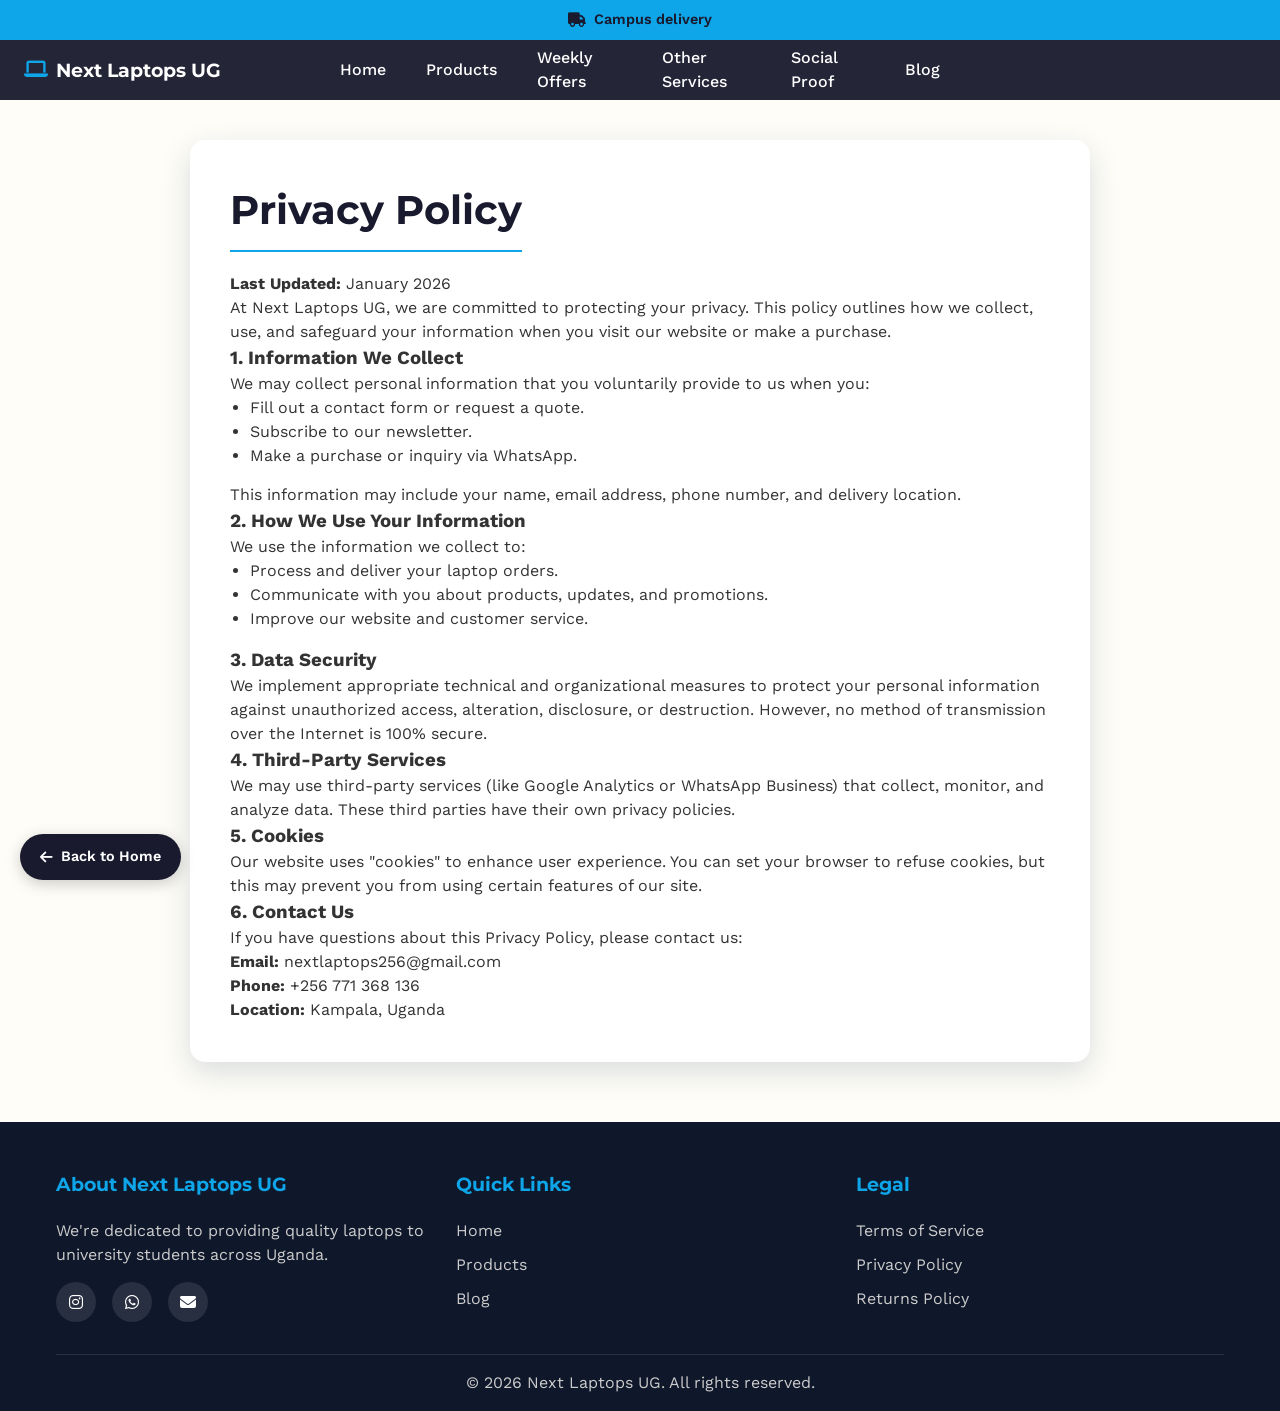
==== legal/privacy.html @ 74a810bb "Initial website upload for Next Laptops UG" ====
<!DOCTYPE html>
<html lang="en">
<head>
    <meta charset="UTF-8">
    <meta name="viewport" content="width=device-width, initial-scale=1.0">
    <title>Privacy Policy - Next Laptops UG</title>
    
    <!-- Google Fonts -->
    <link rel="preconnect" href="https://fonts.googleapis.com">
    <link rel="preconnect" href="https://fonts.gstatic.com" crossorigin>
    <link href="https://fonts.googleapis.com/css2?family=Montserrat:wght@400;500;600;700;800;900&family=Work+Sans:wght@300;400;500;600;700&display=swap" rel="stylesheet">
    <link rel="stylesheet" href="https://cdnjs.cloudflare.com/ajax/libs/font-awesome/6.4.0/css/all.min.css">

    <!-- Link to your new clean Template CSS -->
    <link rel="stylesheet" href="../css/template.css">
</head>
<body>

    <!-- Loader -->
    <div class="loader" id="loader" role="alert" aria-busy="true">
        <div class="loader-circle" aria-hidden="true"></div>
    </div>

    <!-- ========== HEADER STARTS HERE ========== -->
    <div class="top-notification" id="topNotification">
        <div class="top-notification-content" id="notificationContent">
             <span><i class="fas fa-shield-alt"></i> Secure Browsing</span>
        </div>
    </div>
    
    <header id="header">
        <div class="header-container">
            <a href="../index.html" class="logo" tabindex="0">
                <i class="fas fa-laptop" aria-hidden="true"></i>
                Next Laptops UG
            </a>
            <div class="header-nav-group">
                <ul class="nav-links" id="navLinks">
                    <li><a href="../index.html#home" tabindex="0">Home</a></li>
                    <li><a href="../index.html#products" tabindex="0">Products</a></li>
                    <li><a href="../index.html#weekly-offers" tabindex="0">Weekly Offers</a></li>
                    <li><a href="../index.html#other-services" tabindex="0">Other Services</a></li>
                    <li><a href="../index.html#social-proof" tabindex="0">Social Proof</a></li>
                    <li><a href="../index.html#blog" tabindex="0">Blog</a></li>
                </ul>
            </div>
        </div>
        <button class="menu-toggle" id="menuToggle" aria-label="Open menu" aria-expanded="false">
            <i class="fas fa-bars" aria-hidden="true"></i>
        </button>
    </header>

    <!-- Mobile Nav -->
    <div class="mobile-nav" id="mobileNav" role="navigation">
        <div class="mobile-nav-header">
            <a href="../index.html" class="mobile-nav-logo"><i class="fas fa-laptop"></i> Next Laptops UG</a>
            <button class="mobile-nav-close" id="mobileNavClose"><i class="fas fa-times"></i></button>
        </div>
        <ul>
            <li><a href="../index.html#home">Home</a></li>
            <li><a href="../index.html#products">Products</a></li>
            <li><a href="../index.html#contact">Contact</a></li>
        </ul>
    </div>
    <div class="overlay" id="overlay"></div>
    <!-- ========== HEADER ENDS HERE ========== -->


    <!-- ========== MAIN CONTENT (PRIVACY POLICY) ========== -->
    <main class="page-content">
        <div class="container">
            <div class="page-container">
                <h1 class="page-title">Privacy Policy</h1>
                
                <div class="page-body">
                    <p><strong>Last Updated:</strong> January 2026</p>
                    <p>At Next Laptops UG, we are committed to protecting your privacy. This policy outlines how we collect, use, and safeguard your information when you visit our website or make a purchase.</p>
                    
                    <h3>1. Information We Collect</h3>
                    <p>We may collect personal information that you voluntarily provide to us when you:</p>
                    <ul style="list-style: disc; padding-left: 20px; margin-bottom: 15px;">
                        <li>Fill out a contact form or request a quote.</li>
                        <li>Subscribe to our newsletter.</li>
                        <li>Make a purchase or inquiry via WhatsApp.</li>
                    </ul>
                    <p>This information may include your name, email address, phone number, and delivery location.</p>
                    
                    <h3>2. How We Use Your Information</h3>
                    <p>We use the information we collect to:</p>
                    <ul style="list-style: disc; padding-left: 20px; margin-bottom: 15px;">
                        <li>Process and deliver your laptop orders.</li>
                        <li>Communicate with you about products, updates, and promotions.</li>
                        <li>Improve our website and customer service.</li>
                    </ul>

                    <h3>3. Data Security</h3>
                    <p>We implement appropriate technical and organizational measures to protect your personal information against unauthorized access, alteration, disclosure, or destruction. However, no method of transmission over the Internet is 100% secure.</p>
                    
                    <h3>4. Third-Party Services</h3>
                    <p>We may use third-party services (like Google Analytics or WhatsApp Business) that collect, monitor, and analyze data. These third parties have their own privacy policies.</p>
                    
                    <h3>5. Cookies</h3>
                    <p>Our website uses "cookies" to enhance user experience. You can set your browser to refuse cookies, but this may prevent you from using certain features of our site.</p>
                    
                    <h3>6. Contact Us</h3>
                    <p>If you have questions about this Privacy Policy, please contact us:</p>
                    <p>
                        <strong>Email:</strong> nextlaptops256@gmail.com<br>
                        <strong>Phone:</strong> +256 771 368 136<br>
                        <strong>Location:</strong> Kampala, Uganda
                    </p>
                </div>
            </div>
        </div>
    </main>
    <!-- ========== MAIN CONTENT ENDS HERE ========== -->


    <!-- ========== FOOTER STARTS HERE ========== -->
    <footer id="contact">
        <div class="container">
            <div class="footer-content">
                <div class="footer-section">
                    <div class="footer-header"><h3>About Next Laptops UG</h3>
                    <i class="fas fa-chevron-down"></i>
                    </div>
                    <div class="footer-links">
                        <p>We're dedicated to providing quality laptops to university students across Uganda.</p>
                        <div class="social-links">
                            <a href="https://www.instagram.com/next_laptopsug"><i class="fab fa-instagram"></i></a>
                            <a href="https://wa.me/256771368136"><i class="fab fa-whatsapp"></i></a>
                            <a href="mailto:nextlaptops256@gmail.com"><i class="fas fa-envelope"></i></a>
                        </div>
                    </div>
                </div>
                <div class="footer-section">
                    <div class="footer-header"><h3>Quick Links</h3>
                    <i class="fas fa-chevron-down"></i>
                    </div>
                    <div class="footer-links">
                        <ul>
                            <li><a href="../index.html#home">Home</a></li>
                            <li><a href="../index.html#products">Products</a></li>
                            <li><a href="../index.html#blog">Blog</a></li>
                        </ul>
                    </div>
                </div>
                <div class="footer-section">
                    <div class="footer-header"><h3>Legal</h3>
                    <i class="fas fa-chevron-down"></i>
                    </div>
                    <div class="footer-links">
                        <ul>
                            <li><a href="terms.html">Terms of Service</a></li>
                            <li><a href="privacy.html">Privacy Policy</a></li>
                            <li><a href="returns.html">Returns Policy</a></li>
                        </ul>
                    </div>
                </div>
            </div>
            <div class="footer-bottom">
                <p>&copy; 2026 Next Laptops UG. All rights reserved.</p>
            </div>
        </div>
    </footer>
    <!-- ========== FOOTER ENDS HERE ========== -->

    <!-- Link to the lightweight Template JS -->
      <script src="../js/data.js"></script>
    <script src="../js/template.js"></script>

</body>
</html>
---- css/template.css ----
/* ==========================================
   TEMPLATE.CSS
   ========================================== */

/* 1. CSS Variables */
:root {
    --primary-color: #1a1a2e;
    --secondary-color: #16213e;
    --accent-color: #0ea5e9;
    --dark-color: #0f172a;
    --light-color: #FEFDF8;
    --text-color: #ffffff;
    --card-shadow: 0 10px 30px rgba(10, 37, 64, 0.15);
    --transition: all 0.3s cubic-bezier(0.4, 0, 0.2, 1);
    --border-radius: 15px;
    --title-font: 'Montserrat', sans-serif;
    --body-font: 'Work Sans', sans-serif;
}

/* 2. Reset & Base */
* { margin: 0; padding: 0; box-sizing: border-box; }
html { scroll-behavior: smooth; }

body {
    font-family: var(--body-font);
    line-height: 1.5;
    color: #333;
    background-color: #f5f5f5;
    overflow-x: hidden;
}

a { text-decoration: none; color: inherit; }
ul { list-style: none; }
img { max-width: 100%; height: auto; }

/* 3. Layout Helpers */
.container { width: 100%; max-width: 1200px; margin: 0 auto; padding: 0 16px; }

/* 4. Header Styles */
.top-notification {
    position: fixed;
    top: 0;
    left: 0;
    width: 100%;
    background-color: var(--accent-color);
    color: var(--primary-color);
    padding: 8px 0;
    text-align: center;
    font-weight: 600;
    font-size: 0.9rem;
    z-index: 1001;
    height: 40px;
    display: flex;
    align-items: center;
    justify-content: center;
}

.top-notification-item {
    display: flex;
    align-items: center;
    justify-content: center;
    gap: 8px;
    animation: fadeIn 0.5s ease;
}

header {
    position: fixed;
    top: 40px;
    left: 0;
    width: 100%;
    background: rgba(26, 26, 46, 0.95);
    backdrop-filter: blur(10px);
    z-index: 1000;
    transition: var(--transition);
}

.header-container {
    display: flex;
    justify-content: space-between;
    align-items: center;
    height: 60px;
    padding: 0 24px;
    position: relative;
}

.logo { display: flex; align-items: center; font-family: var(--title-font); font-weight: 700; font-size: 1.2rem; color: white; z-index: 1002; }
.logo i { margin-right: 8px; color: var(--accent-color); }

.header-nav-group {
    display: flex;
    align-items: center;
    
    /* ADD THESE LINES TO CENTER IT */
    position: absolute;
    left: 50%;
    top: 50%;
    transform: translate(-50%, -50%);
    z-index: 1; /* Ensures it sits above the logo if they overlap on small screens */
}

.nav-links { display: flex; align-items: center; list-style: none; }
.nav-links li { margin: 0 20px; }
.nav-links a { color: white; font-weight: 500; transition: var(--transition); }
.nav-links a:hover { color: var(--accent-color); }

/* Header Icons Wrapper */
.header-icons-wrapper { display: flex; align-items: center; gap: 15px; margin-left: 20px; }

.header-icon-btn {
    background: none;
    border: none;
    color: white;
    font-size: 1.2rem;
    cursor: pointer;
    position: relative;
    outline: none;
    padding: 5px;
    transition: var(--transition);
}
.header-icon-btn:hover { color: var(--accent-color); transform: scale(1.1); }

.icon-badge {
    position: absolute;
    top: -5px;
    right: -5px;
    background: var(--accent-color);
    color: white;
    border-radius: 50%;
    width: 18px;
    height: 18px;
    display: flex;
    align-items: center;
    justify-content: center;
    font-size: 0.7rem;
    font-weight: bold;
    opacity: 0;
    transform: scale(0);
    transition: all 0.3s ease;
}
.icon-badge.show, .icon-badge.animate-pop { opacity: 1; transform: scale(1); }
.animate-pop { animation: pop 0.4s ease-in-out; }

@keyframes pop { 0% { transform: scale(1); } 50% { transform: scale(1.4); background: #ff6b6b; } 100% { transform: scale(1); } }
@keyframes fadeIn { from { opacity: 0; transform: translateY(-5px); } to { opacity: 1; transform: translateY(0); } }

/* Mobile Menu Button */
.menu-toggle {
    position: fixed;
    top: 10px;
    right: 50px;
    display: none;
    background: none;
    border: none;
    font-size: 1.5rem;
    cursor: pointer;
    color: white;
    z-index: 1002;
    padding: 8px;
}

@media (max-width: 992px) {
    .menu-toggle { display: flex; align-items: center; justify-content: center; }
    .header-nav-group { display: none; }
    .header-container { justify-content: space-between; }
}

@media (max-width: 480px) { .menu-toggle { right: 15px; } }

/* Mobile Navigation */
.mobile-nav {
    position: fixed;
    top: 0;
    right: -100%;
    width: 80%;
    max-width: 320px;
    height: 100vh;
    background: rgba(26, 26, 46, 0.98);
    flex-direction: column;
    padding: 32px 24px;
    transition: right 0.3s ease;
    z-index: 1003;
}
.mobile-nav.active { right: 0; }
.mobile-nav-header { display: flex; justify-content: space-between; align-items: center; width: 100%; margin-bottom: 32px; border-bottom: 1px solid rgba(255, 255, 255, 0.1); padding-bottom: 16px; }
.mobile-nav-logo { color: white; font-weight: 700; font-size: 1.2rem; }
.mobile-nav-close { background: none; border: none; color: white; font-size: 1.5rem; cursor: pointer; }
.mobile-nav ul { width: 100%; }
.mobile-nav li { margin: 15px 0; width: 100%; }
.mobile-nav a { color: white; font-weight: 500; display: block; padding: 10px 0; border-bottom: 1px solid rgba(255, 255, 255, 0.05); }

.overlay {
    position: fixed;
    top: 0;
    left: 0;
    width: 100%;
    height: 100%;
    background: rgba(0, 0, 0, 0.5);
    opacity: 0;
    visibility: hidden;
    transition: opacity 0.3s ease;
    z-index: 1001;
}
.overlay.active { opacity: 1; visibility: visible; }

/* ==========================================
   HEADER ICONS - MANUAL POSITIONING (MOBILE)
   ========================================== */

/* Mobile view - Manual positioning for header icons */
/* Note: Uses 'fixed' because .header-icons-wrapper is OUTSIDE the header element */
@media (max-width: 992px) {
    .header-icons-wrapper {
        display: flex !important;             /* Ensure flex display */
        align-items: center !important;       /* Center items vertically */
        position: fixed !important;           /* Fixed to viewport */
        top: 55px !important;                 /* 40px (notification) + 30px (half of 60px header) */
        right: 80px !important;               /* ← Adjust horizontal position here */
        transform: translateY(-50%);          /* Perfect vertical centering */
        z-index: 1002 !important;             /* Above header */
        gap: 12px !important;                 /* Space between cart & wishlist icons */
        margin-left: 0 !important;            /* Reset margin */
        margin-right: 0 !important;           /* Reset margin */
    }
}

/* Even smaller screens - fine-tune if needed */
@media (max-width: 480px) {
    .header-icons-wrapper {
        right: 60px !important;               /* ← Move closer to edge on smaller screens */
        gap: 8px !important;                  /* Tighter gap */
    }
}

/* 5. Page Content Styles */
.page-content { padding: 140px 0 60px; min-height: 60vh; background-color: var(--light-color); }
.page-container { max-width: 900px; margin: 0 auto; background: white; padding: 40px; border-radius: var(--border-radius); box-shadow: var(--card-shadow); }
.page-title { font-family: var(--title-font); font-size: 2.5rem; color: var(--primary-color); margin-bottom: 20px; border-bottom: 2px solid var(--accent-color); padding-bottom: 10px; display: inline-block; }

/* 6. Footer Styles */
footer { background: var(--dark-color); color: white; padding: 48px 0 16px; }
.footer-content { display: grid; grid-template-columns: repeat(3, 1fr); gap: 32px; margin-bottom: 32px; }
.footer-header h3 { font-family: var(--title-font); font-size: 1.2rem; color: var(--accent-color); margin-bottom: 20px; }
.footer-links p { color: #ccc; margin-bottom: 15px; }
.footer-links li { margin-bottom: 10px; }
.footer-links a { color: #ccc; transition: var(--transition); }
.footer-links a:hover { color: var(--accent-color); }
.social-links { display: flex; gap: 16px; margin-top: 15px; }
.social-links a { width: 40px; height: 40px; background: rgba(255, 255, 255, 0.1); border-radius: 50%; display: flex; align-items: center; justify-content: center; color: white; }
.social-links a:hover { background: var(--accent-color); }
.footer-bottom { border-top: 1px solid rgba(255, 255, 255, 0.1); padding-top: 16px; text-align: center; color: #ccc; }

@media (max-width: 992px) {
    .footer-content { grid-template-columns: 1fr; text-align: center; }
    .social-links { justify-content: center; }
}

/* FOOTER ACCORDION */
@media (max-width: 992px) {
    .footer-section { margin-bottom: 0; }
    .footer-header { cursor: pointer; padding: 15px 0; display: flex; justify-content: space-between; align-items: center; }
    .footer-header i { transition: transform 0.3s ease; font-size: 0.9rem; }
    .footer-section.active .footer-header i { transform: rotate(180deg); }
    .footer-links { max-height: 0; overflow: hidden; transition: max-height 0.3s ease; padding: 0; }
    .footer-section.active .footer-links { max-height: 500px; padding-bottom: 15px; }
}
@media (min-width: 993px) {
    .footer-links { max-height: none; overflow: visible; }
    .footer-header i { display: none; }
}

/* BACK TO HOME BUTTON */
.back-home-btn {
    position: fixed;
    bottom: 20px;
    left: 20px;
    background: var(--primary-color);
    color: white;
    padding: 12px 20px;
    border-radius: 50px;
    box-shadow: 0 4px 15px rgba(0,0,0,0.2);
    display: flex;
    align-items: center;
    gap: 8px;
    font-weight: 600;
    font-size: 0.9rem;
    text-decoration: none;
    transition: var(--transition);
    z-index: 999;
}
.back-home-btn:hover { background: var(--accent-color); transform: translateY(-3px); box-shadow: 0 6px 20px rgba(0,0,0,0.25); }

/* ==========================================
   MODAL STYLES (FIXED FOR MOBILE & DESKTOP)
   ========================================== */

.wishlist-popup-overlay,
.cart-modal-overlay {
    position: fixed;
    top: 0;
    left: 0;
    right: 0;
    bottom: 0;
    width: 100vw;
    height: 100vh;
    background: rgba(0, 0, 0, 0.6);
    
    /* Force Center on ALL screens */
    display: flex !important;
    justify-content: center !important;
    align-items: center !important;
    
    z-index: 2000;
    opacity: 0;
    visibility: hidden;
    transition: all 0.3s ease;
}

.wishlist-popup-overlay.active,
.cart-modal-overlay.active {
    opacity: 1;
    visibility: visible;
}

.wishlist-modal-content,
.modal-content {
    background: white;
    border-radius: 15px;
    width: 90%;
    max-width: 500px;
    max-height: 85vh;
    height: auto;
    min-height: 200px;
    display: flex;
    flex-direction: column;
    box-shadow: 0 10px 30px rgba(0,0,0,0.2);
    transform: translateY(20px);
    transition: transform 0.3s ease;
    overflow: hidden;
}

.active .wishlist-modal-content,
.active .modal-content {
    transform: translateY(0);
}

.wishlist-modal-content > div:nth-child(2),
.modal-content > div:nth-child(2) {
    overflow-y: auto;
    flex: 1;
    padding: 20px;
}

/* --- NEW: STYLED BUTTONS FOR MODALS --- */
.btn {
    display: inline-flex;
    align-items: center;
    justify-content: center;
    gap: 8px;
    padding: 12px 25px;
    border-radius: 50px;
    font-weight: 600;
    font-size: 0.9rem;
    border: none;
    cursor: pointer;
    transition: all 0.3s ease;
    text-decoration: none;
    text-transform: uppercase;
}

.btn-primary {
    background: var(--primary-color);
    color: white;
}

.btn-primary:hover {
    background: var(--accent-color);
    transform: translateY(-2px);
    box-shadow: 0 4px 10px rgba(14, 165, 233, 0.3);
}

.btn-whatsapp {
    background: linear-gradient(135deg, #25D366, #128C7E);
    color: white;
    width: 100%;
    padding: 15px;
    font-size: 1.1rem;
}

.btn-whatsapp:hover {
    transform: translateY(-3px);
    box-shadow: 0 8px 20px rgba(37, 211, 102, 0.4);
}

.btn-outline-danger {
    background: transparent;
    color: var(--compare-color);
    border: 1px solid var(--compare-color);
}

.btn-outline-danger:hover {
    background: var(--compare-color);
    color: white;
}

/* Quantity Controls */
.qty-control {
    display: flex;
    align-items: center;
    gap: 10px;
    background: #f0f0f0;
    border-radius: 25px;
    padding: 4px 10px;
}

.qty-btn {
    background: none;
    border: none;
    width: 28px;
    height: 28px;
    border-radius: 50%;
    display: flex;
    align-items: center;
    justify-content: center;
    cursor: pointer;
    font-weight: bold;
    transition: background 0.2s;
}
.qty-btn:hover { background: rgba(0,0,0,0.1); }

/* ==========================================
   SETUP & INSTALLATION PAGE STYLES
   ========================================== */

.service-icon-large {
    width: 100px;
    height: 100px;
    background: linear-gradient(135deg, var(--primary-color), var(--secondary-color));
    border-radius: 50%;
    display: flex;
    align-items: center;
    justify-content: center;
    margin: 0 auto 24px;
    box-shadow: 0 10px 30px rgba(26, 26, 46, 0.3);
}

.service-icon-large i {
    font-size: 2.5rem;
    color: var(--accent-color);
}

.page-subtitle {
    text-align: center;
    color: #666;
    font-size: 1.1rem;
    margin-bottom: 40px;
    max-width: 600px;
    margin-left: auto;
    margin-right: auto;
}

/* Setup Process Steps */
.setup-process {
    display: grid;
    grid-template-columns: repeat(auto-fit, minmax(200px, 1fr));
    gap: 24px;
    margin-bottom: 48px;
    padding: 32px;
    background: linear-gradient(135deg, #f8fafc, #f1f5f9);
    border-radius: var(--border-radius);
}

.process-step {
    text-align: center;
    padding: 20px;
    position: relative;
}

.process-step::after {
    content: '';
    position: absolute;
    top: 30px;
    right: -12px;
    width: 24px;
    height: 24px;
    background: var(--accent-color);
    border-radius: 50%;
    display: none;
}

.process-step:not(:last-child)::after {
    display: block;
}

@media (max-width: 768px) {
    .process-step::after {
        display: none !important;
    }
}

.step-number {
    width: 50px;
    height: 50px;
    background: var(--primary-color);
    color: white;
    border-radius: 50%;
    display: flex;
    align-items: center;
    justify-content: center;
    font-family: var(--title-font);
    font-weight: 700;
    font-size: 1.3rem;
    margin: 0 auto 16px;
}

.process-step h4 {
    font-family: var(--title-font);
    color: var(--primary-color);
    margin-bottom: 8px;
    font-size: 1rem;
}

.process-step p {
    font-size: 0.85rem;
    color: #666;
    line-height: 1.4;
}

/* Service Features */
.service-features {
    display: grid;
    grid-template-columns: repeat(auto-fit, minmax(250px, 1fr));
    gap: 20px;
    margin-bottom: 40px;
}

.feature-card {
    display: flex;
    align-items: flex-start;
    gap: 16px;
    padding: 20px;
    background: #f8fafc;
    border-radius: 12px;
    transition: var(--transition);
    border: 1px solid transparent;
}

.feature-card:hover {
    background: white;
    border-color: var(--accent-color);
    box-shadow: 0 4px 15px rgba(14, 165, 233, 0.15);
    transform: translateY(-2px);
}

.feature-icon {
    width: 44px;
    height: 44px;
    min-width: 44px;
    background: linear-gradient(135deg, var(--accent-color), #0284c7);
    border-radius: 10px;
    display: flex;
    align-items: center;
    justify-content: center;
    color: white;
    font-size: 1.1rem;
}

.feature-card h5 {
    font-family: var(--title-font);
    color: var(--primary-color);
    margin-bottom: 4px;
    font-size: 0.95rem;
}

.feature-card p {
    font-size: 0.85rem;
    color: #666;
    line-height: 1.4;
}

/* Form Enhancements */
.service-form {
    background: #f8fafc;
    padding: 32px;
    border-radius: var(--border-radius);
    border: 1px solid #e2e8f0;
}

.form-section-title {
    font-family: var(--title-font);
    font-size: 1.1rem;
    color: var(--primary-color);
    margin-bottom: 20px;
    padding-bottom: 10px;
    border-bottom: 2px solid var(--accent-color);
    display: flex;
    align-items: center;
    gap: 10px;
}

.form-section-title i {
    color: var(--accent-color);
}

.form-row {
    display: grid;
    grid-template-columns: repeat(auto-fit, minmax(250px, 1fr));
    gap: 20px;
    margin-bottom: 20px;
}

.form-group {
    margin-bottom: 20px;
}

.form-group label {
    display: block;
    font-weight: 600;
    color: var(--primary-color);
    margin-bottom: 8px;
    font-size: 0.9rem;
}

.form-group label .optional {
    font-weight: 400;
    color: #888;
    font-size: 0.8rem;
}

.form-control {
    width: 100%;
    padding: 14px 16px;
    border: 2px solid #e2e8f0;
    border-radius: 10px;
    font-size: 1rem;
    font-family: var(--body-font);
    transition: var(--transition);
    background: white;
}

.form-control:focus {
    outline: none;
    border-color: var(--accent-color);
    box-shadow: 0 0 0 3px rgba(14, 165, 233, 0.15);
}

.form-control::placeholder {
    color: #94a3b8;
}

textarea.form-control {
    resize: vertical;
    min-height: 100px;
}

/* Pricing Cards */
.pricing-section {
    margin-bottom: 40px;
}

.pricing-cards {
    display: grid;
    grid-template-columns: repeat(auto-fit, minmax(220px, 1fr));
    gap: 20px;
    margin-top: 24px;
}

.pricing-card {
    background: white;
    border: 2px solid #e2e8f0;
    border-radius: var(--border-radius);
    padding: 24px;
    text-align: center;
    transition: var(--transition);
    position: relative;
    overflow: hidden;
}

.pricing-card.popular {
    border-color: var(--accent-color);
    transform: scale(1.02);
}

.pricing-card.popular::before {
    content: 'Most Popular';
    position: absolute;
    top: 12px;
    right: -30px;
    background: var(--accent-color);
    color: white;
    padding: 4px 40px;
    font-size: 0.7rem;
    font-weight: 600;
    text-transform: uppercase;
    transform: rotate(45deg);
}

.pricing-card:hover {
    border-color: var(--accent-color);
    box-shadow: 0 10px 30px rgba(14, 165, 233, 0.2);
}

.pricing-card h4 {
    font-family: var(--title-font);
    color: var(--primary-color);
    margin-bottom: 8px;
}

.pricing-card .price {
    font-size: 2rem;
    font-weight: 700;
    color: var(--accent-color);
    margin-bottom: 16px;
}

.pricing-card .price span {
    font-size: 0.9rem;
    font-weight: 400;
    color: #666;
}

.pricing-card ul {
    text-align: left;
    margin-bottom: 20px;
}

.pricing-card ul li {
    padding: 8px 0;
    font-size: 0.9rem;
    color: #666;
    display: flex;
    align-items: center;
    gap: 8px;
}

.pricing-card ul li i {
    color: var(--accent-color);
    font-size: 0.8rem;
}

/* WhatsApp Button */
.action-btn-whatsapp {
    background: linear-gradient(135deg, #25D366, #128C7E);
    color: white;
    padding: 16px 40px;
    border: none;
    border-radius: 50px;
    font-size: 1.1rem;
    font-weight: 600;
    cursor: pointer;
    transition: var(--transition);
    display: inline-flex;
    align-items: center;
    gap: 10px;
    font-family: var(--body-font);
}

.action-btn-whatsapp:hover {
    transform: translateY(-3px);
    box-shadow: 0 8px 25px rgba(37, 211, 102, 0.4);
}

.action-btn-whatsapp i {
    font-size: 1.3rem;
}

/* Trust Badge */
.trust-badge {
    display: flex;
    justify-content: center;
    align-items: center;
    gap: 8px;
    margin-top: 20px;
    color: #666;
    font-size: 0.85rem;
}

.trust-badge i {
    color: #25D366;
}

/* Mobile Responsive */
@media (max-width: 768px) {
    .service-form {
        padding: 24px 20px;
    }
    
    .pricing-card.popular {
        transform: scale(1);
    }
    
    .setup-process {
        padding: 24px 16px;
    }
}


/* ==========================================
   ACCESSORIES QUICK VIEW MODAL
   ========================================== */

.accessory-modal {
    display: none;
    position: fixed;
    top: 0;
    left: 0;
    width: 100%;
    height: 100%;
    background: rgba(0, 0, 0, 0.8);
    z-index: 10000;
    overflow-y: auto;
    padding: 20px 0;
}

.accessory-modal.active {
    display: flex;
    align-items: center;
    justify-content: center;
}

.accessory-modal-content {
    background: white;
    border-radius: 15px;
    max-width: 700px;
    width: 90%;
    max-height: 90vh;
    overflow-y: auto;
    position: relative;
    animation: modalFadeIn 0.3s ease;
}

.accessory-modal-close {
    position: absolute;
    top: 15px;
    right: 15px;
    background: rgba(0, 0, 0, 0.5);
    border: none;
    font-size: 1.3rem;
    cursor: pointer;
    color: white;
    z-index: 2;
    width: 36px;
    height: 36px;
    border-radius: 50%;
    display: flex;
    align-items: center;
    justify-content: center;
    transition: all 0.3s ease;
}

.accessory-modal-close:hover {
    background: var(--primary-color);
}

/* Accessories Image Gallery - 3 Slots */
.accessory-gallery {
    display: grid;
    grid-template-columns: repeat(3, 1fr);
    gap: 8px;
    padding: 16px;
    background: #f8f9fa;
    border-radius: 15px 15px 0 0;
}

.accessory-gallery-main {
    grid-column: 1 / -1;
    position: relative;
    height: 250px;
    background: white;
    border-radius: 10px;
    overflow: hidden;
    display: flex;
    align-items: center;
    justify-content: center;
}

.accessory-gallery-main img {
    max-width: 100%;
    max-height: 100%;
    object-fit: contain;
}

.accessory-gallery-thumb {
    height: 80px;
    background: white;
    border-radius: 8px;
    overflow: hidden;
    cursor: pointer;
    border: 2px solid transparent;
    transition: all 0.3s ease;
    display: flex;
    align-items: center;
    justify-content: center;
}

.accessory-gallery-thumb:hover {
    border-color: var(--accent-color);
}

.accessory-gallery-thumb.active {
    border-color: var(--accent-color);
    box-shadow: 0 0 10px rgba(14, 165, 233, 0.3);
}

.accessory-gallery-thumb img {
    max-width: 100%;
    max-height: 100%;
    object-fit: contain;
}

.accessory-gallery-thumb.placeholder {
    background: #f1f5f9;
    color: #94a3b8;
    font-size: 0.75rem;
    display: flex;
    flex-direction: column;
    align-items: center;
    justify-content: center;
    gap: 4px;
}

.accessory-gallery-thumb.placeholder i {
    font-size: 1.2rem;
}

/* Accessory Details */
.accessory-details {
    padding: 24px;
}

.accessory-category-badge {
    display: inline-block;
    padding: 4px 12px;
    background: linear-gradient(135deg, var(--primary-color), var(--secondary-color));
    color: white;
    border-radius: 20px;
    font-size: 0.75rem;
    font-weight: 600;
    text-transform: uppercase;
    margin-bottom: 12px;
}

.accessory-modal-title {
    font-family: var(--title-font);
    font-size: 1.5rem;
    font-weight: 700;
    color: var(--primary-color);
    margin-bottom: 8px;
}

.accessory-modal-price {
    font-family: var(--title-font);
    font-size: 1.4rem;
    font-weight: 700;
    color: var(--accent-color);
    margin-bottom: 20px;
}

.accessory-description {
    background: #f8f9fa;
    padding: 16px;
    border-radius: 10px;
    margin-bottom: 20px;
}

.accessory-description h4 {
    font-family: var(--title-font);
    font-size: 0.9rem;
    color: var(--primary-color);
    margin-bottom: 8px;
}

.accessory-description p {
    font-size: 0.9rem;
    color: #666;
    line-height: 1.6;
}

.accessory-features {
    margin-bottom: 20px;
}

.accessory-features h4 {
    font-family: var(--title-font);
    font-size: 0.9rem;
    color: var(--primary-color);
    margin-bottom: 12px;
}

.accessory-features ul {
    display: grid;
    grid-template-columns: repeat(2, 1fr);
    gap: 8px;
}

.accessory-features li {
    font-size: 0.85rem;
    color: #666;
    display: flex;
    align-items: center;
    gap: 8px;
}

.accessory-features li i {
    color: var(--accent-color);
    font-size: 0.7rem;
}

.accessory-modal-actions {
    display: flex;
    gap: 12px;
}

.accessory-modal-actions .btn {
    flex: 1;
}

/* Mobile Responsive */
@media (max-width: 600px) {
    .accessory-gallery {
        grid-template-columns: repeat(3, 1fr);
        padding: 12px;
    }
    
    .accessory-gallery-main {
        height: 200px;
    }
    
    .accessory-gallery-thumb {
        height: 60px;
    }
    
    .accessory-features ul {
        grid-template-columns: 1fr;
    }
    
    .accessory-modal-actions {
        flex-direction: column;
    }
}
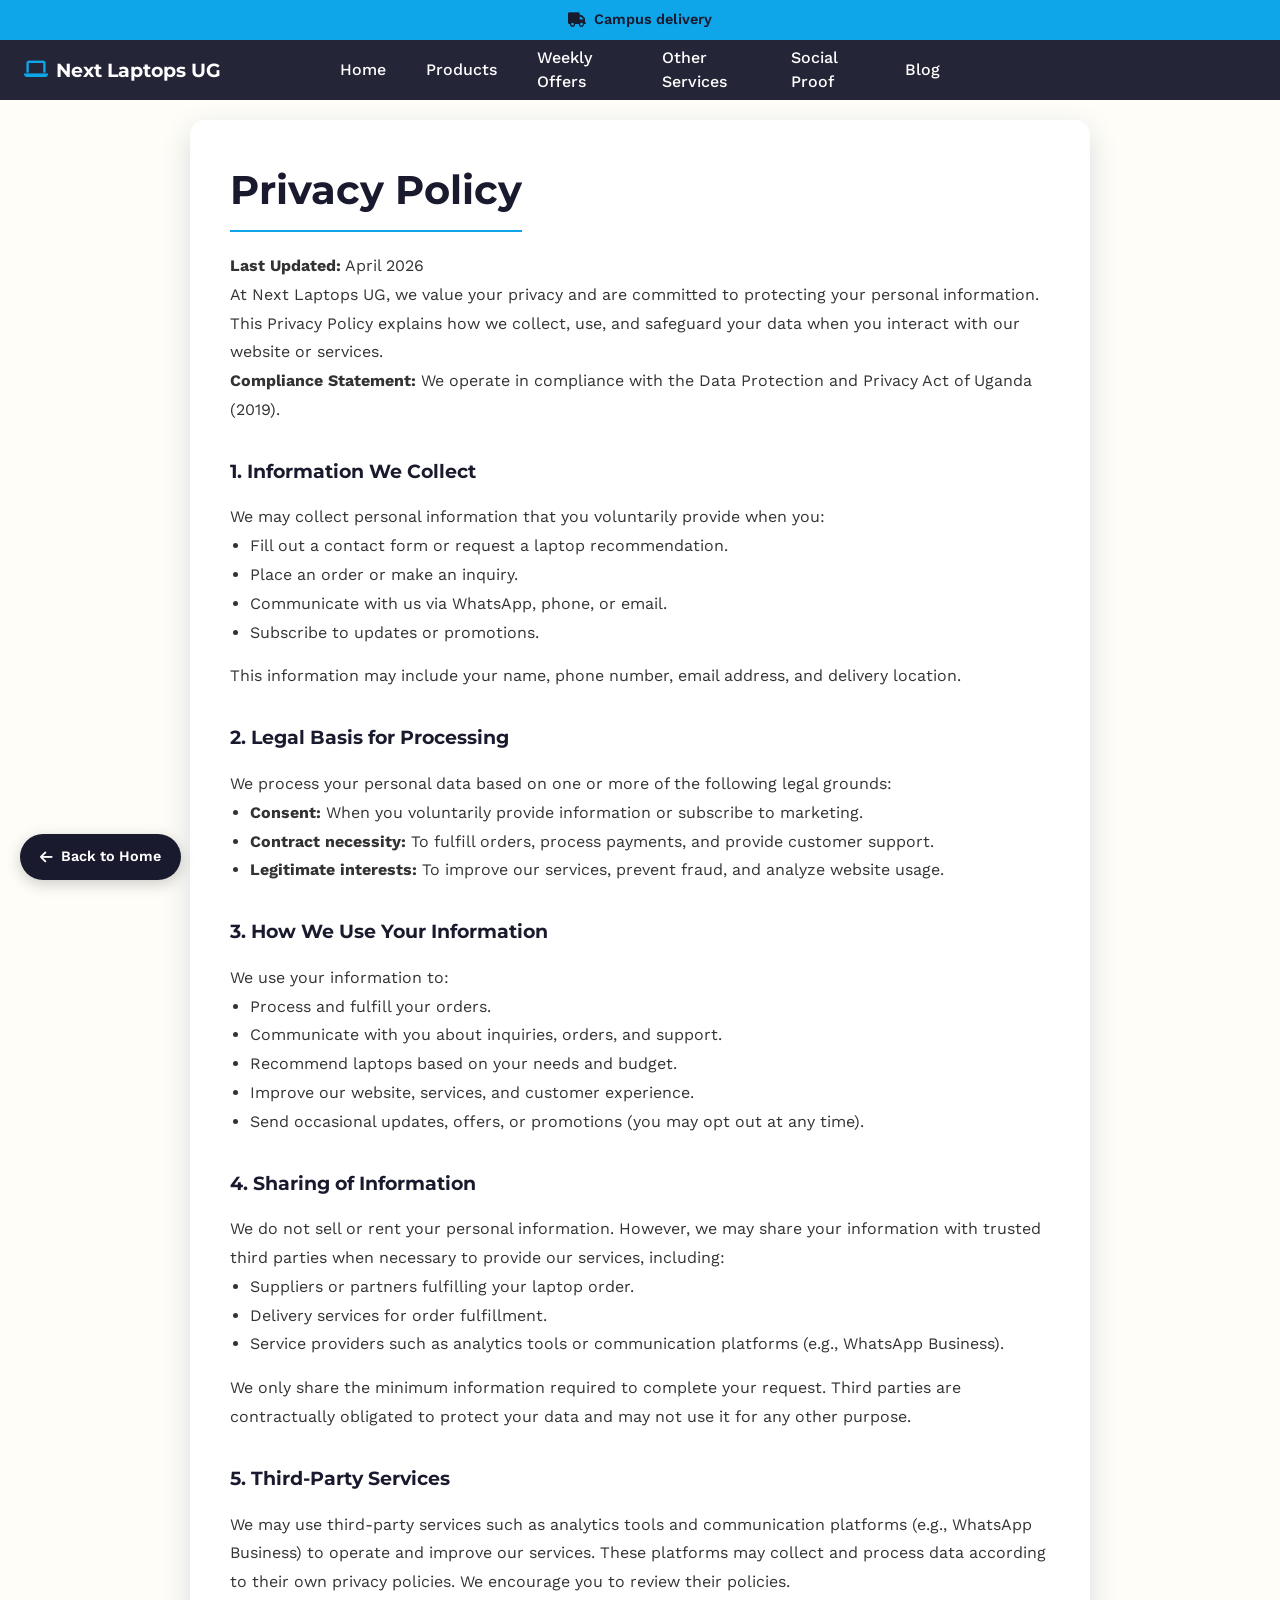
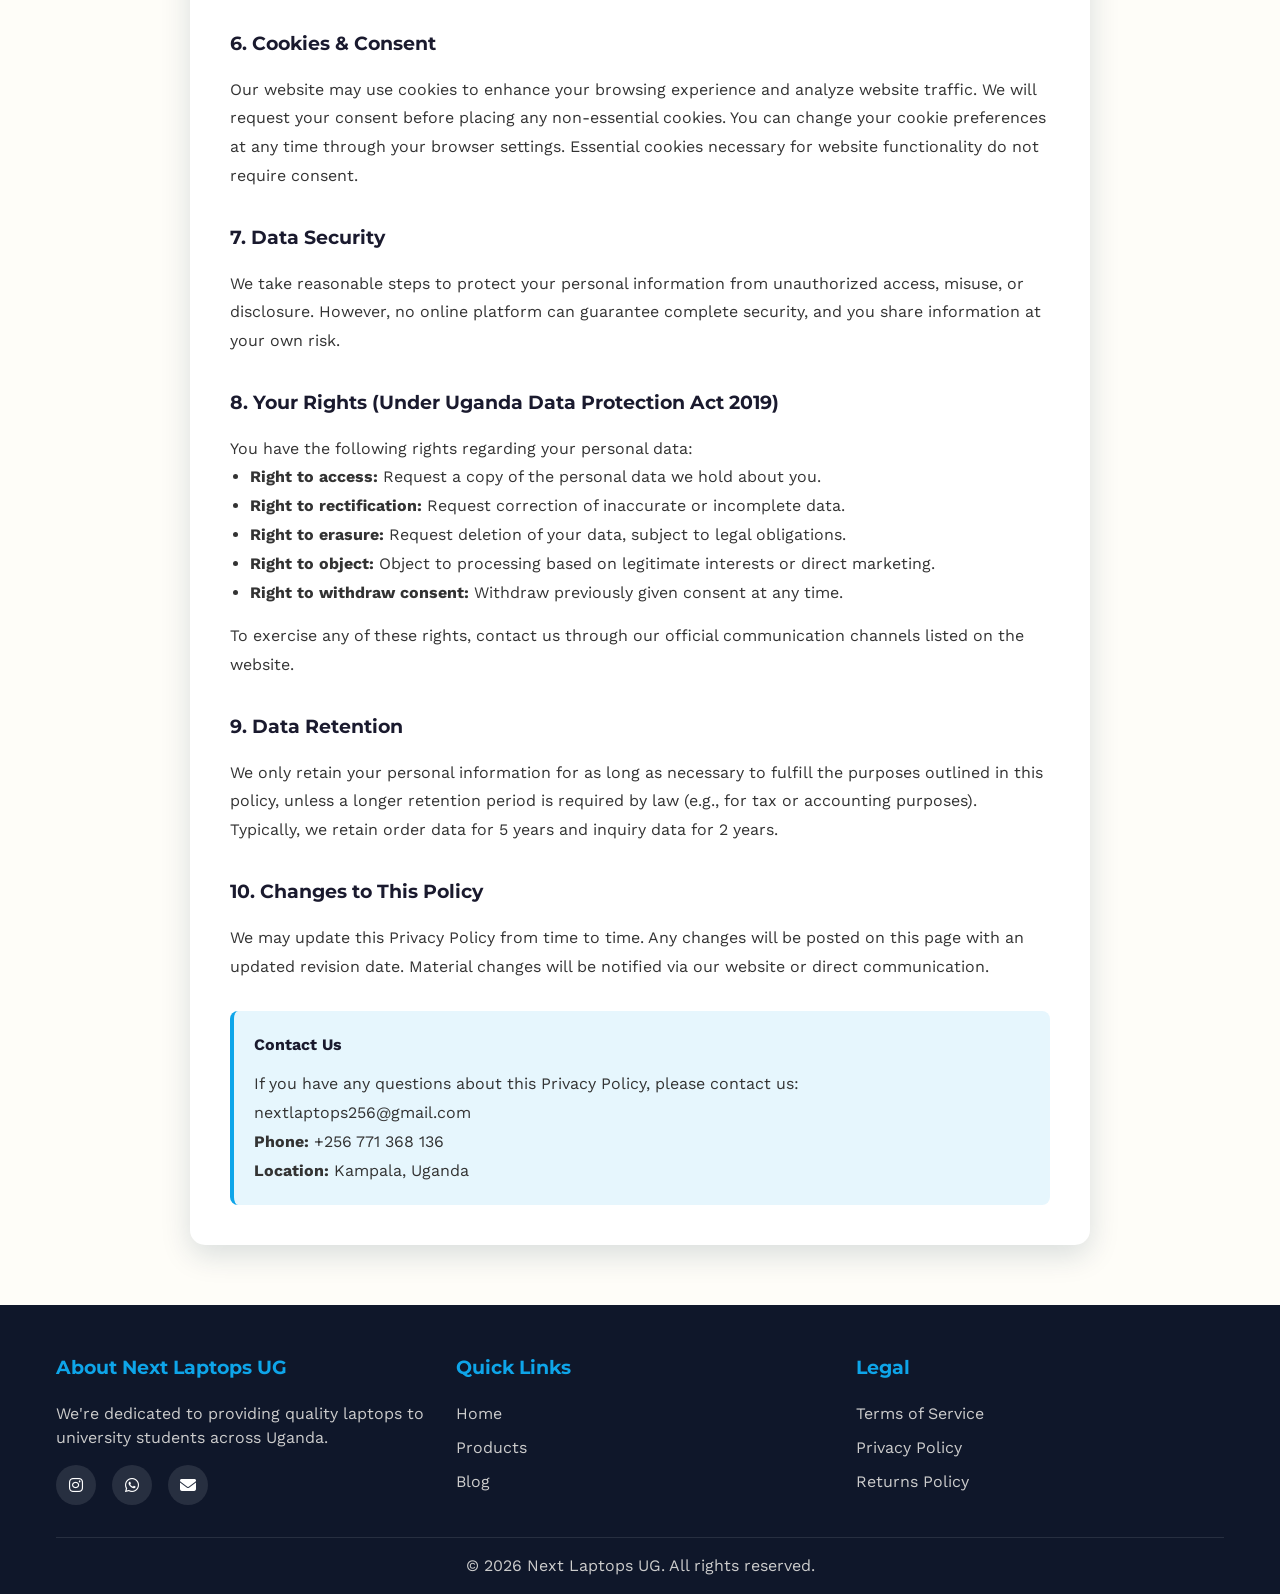
==== commit ba204fc3: "Website Update 3.0 - Legal Pages Revision" ====
--- a/legal/privacy.html
+++ b/legal/privacy.html
@@ -13,6 +13,43 @@
 
     <!-- Link to your new clean Template CSS -->
     <link rel="stylesheet" href="../css/template.css">
+
+     <style>
+        /* Specific styles for this page layout */
+        .page-content {
+            padding: 120px 0 60px; /* Space for fixed header */
+            min-height: 60vh;
+            background-color: var(--light-color);
+        }
+        .page-container {
+            max-width: 900px;
+            margin: 0 auto;
+            background: white;
+            padding: 40px;
+            border-radius: var(--border-radius);
+            box-shadow: var(--card-shadow);
+        }
+        .page-title {
+            font-family: var(--title-font);
+            font-size: 2.5rem;
+            color: var(--primary-color);
+            margin-bottom: 20px;
+            border-bottom: 2px solid var(--accent-color);
+            padding-bottom: 10px;
+            display: inline-block;
+        }
+        .page-body {
+            font-size: 1rem;
+            line-height: 1.8;
+            color: #333;
+        }
+        .page-body h3 {
+            font-family: var(--title-font);
+            color: var(--primary-color);
+            margin-top: 30px;
+            margin-bottom: 15px;
+        }
+    </style>
 </head>
 <body>
 
@@ -24,7 +61,6 @@
     <!-- ========== HEADER STARTS HERE ========== -->
     <div class="top-notification" id="topNotification">
         <div class="top-notification-content" id="notificationContent">
-             <span><i class="fas fa-shield-alt"></i> Secure Browsing</span>
         </div>
     </div>
     
@@ -73,43 +109,84 @@
                 <h1 class="page-title">Privacy Policy</h1>
                 
                 <div class="page-body">
-                    <p><strong>Last Updated:</strong> January 2026</p>
-                    <p>At Next Laptops UG, we are committed to protecting your privacy. This policy outlines how we collect, use, and safeguard your information when you visit our website or make a purchase.</p>
-                    
-                    <h3>1. Information We Collect</h3>
-                    <p>We may collect personal information that you voluntarily provide to us when you:</p>
-                    <ul style="list-style: disc; padding-left: 20px; margin-bottom: 15px;">
-                        <li>Fill out a contact form or request a quote.</li>
-                        <li>Subscribe to our newsletter.</li>
-                        <li>Make a purchase or inquiry via WhatsApp.</li>
-                    </ul>
-                    <p>This information may include your name, email address, phone number, and delivery location.</p>
-                    
-                    <h3>2. How We Use Your Information</h3>
-                    <p>We use the information we collect to:</p>
-                    <ul style="list-style: disc; padding-left: 20px; margin-bottom: 15px;">
-                        <li>Process and deliver your laptop orders.</li>
-                        <li>Communicate with you about products, updates, and promotions.</li>
-                        <li>Improve our website and customer service.</li>
-                    </ul>
-
-                    <h3>3. Data Security</h3>
-                    <p>We implement appropriate technical and organizational measures to protect your personal information against unauthorized access, alteration, disclosure, or destruction. However, no method of transmission over the Internet is 100% secure.</p>
-                    
-                    <h3>4. Third-Party Services</h3>
-                    <p>We may use third-party services (like Google Analytics or WhatsApp Business) that collect, monitor, and analyze data. These third parties have their own privacy policies.</p>
-                    
-                    <h3>5. Cookies</h3>
-                    <p>Our website uses "cookies" to enhance user experience. You can set your browser to refuse cookies, but this may prevent you from using certain features of our site.</p>
-                    
-                    <h3>6. Contact Us</h3>
-                    <p>If you have questions about this Privacy Policy, please contact us:</p>
-                    <p>
-                        <strong>Email:</strong> nextlaptops256@gmail.com<br>
-                        <strong>Phone:</strong> +256 771 368 136<br>
-                        <strong>Location:</strong> Kampala, Uganda
-                    </p>
-                </div>
+    <p><strong>Last Updated:</strong> April 2026</p>
+    <p>At Next Laptops UG, we value your privacy and are committed to protecting your personal information. This Privacy Policy explains how we collect, use, and safeguard your data when you interact with our website or services.</p>
+    
+    <p><strong>Compliance Statement:</strong> We operate in compliance with the Data Protection and Privacy Act of Uganda (2019).</p>
+    
+    <h3>1. Information We Collect</h3>
+    <p>We may collect personal information that you voluntarily provide when you:</p>
+    <ul style="list-style: disc; padding-left: 20px; margin-bottom: 15px;">
+        <li>Fill out a contact form or request a laptop recommendation.</li>
+        <li>Place an order or make an inquiry.</li>
+        <li>Communicate with us via WhatsApp, phone, or email.</li>
+        <li>Subscribe to updates or promotions.</li>
+    </ul>
+    <p>This information may include your name, phone number, email address, and delivery location.</p>
+
+    <h3>2. Legal Basis for Processing</h3>
+    <p>We process your personal data based on one or more of the following legal grounds:</p>
+    <ul style="list-style: disc; padding-left: 20px; margin-bottom: 15px;">
+        <li><strong>Consent:</strong> When you voluntarily provide information or subscribe to marketing.</li>
+        <li><strong>Contract necessity:</strong> To fulfill orders, process payments, and provide customer support.</li>
+        <li><strong>Legitimate interests:</strong> To improve our services, prevent fraud, and analyze website usage.</li>
+    </ul>
+
+    <h3>3. How We Use Your Information</h3>
+    <p>We use your information to:</p>
+    <ul style="list-style: disc; padding-left: 20px; margin-bottom: 15px;">
+        <li>Process and fulfill your orders.</li>
+        <li>Communicate with you about inquiries, orders, and support.</li>
+        <li>Recommend laptops based on your needs and budget.</li>
+        <li>Improve our website, services, and customer experience.</li>
+        <li>Send occasional updates, offers, or promotions (you may opt out at any time).</li>
+    </ul>
+
+    <h3>4. Sharing of Information</h3>
+    <p>We do not sell or rent your personal information. However, we may share your information with trusted third parties when necessary to provide our services, including:</p>
+    <ul style="list-style: disc; padding-left: 20px; margin-bottom: 15px;">
+        <li>Suppliers or partners fulfilling your laptop order.</li>
+        <li>Delivery services for order fulfillment.</li>
+        <li>Service providers such as analytics tools or communication platforms (e.g., WhatsApp Business).</li>
+    </ul>
+    <p>We only share the minimum information required to complete your request. Third parties are contractually obligated to protect your data and may not use it for any other purpose.</p>
+
+    <h3>5. Third-Party Services</h3>
+    <p>We may use third-party services such as analytics tools and communication platforms (e.g., WhatsApp Business) to operate and improve our services. These platforms may collect and process data according to their own privacy policies. We encourage you to review their policies.</p>
+
+    <h3>6. Cookies & Consent</h3>
+    <p>Our website may use cookies to enhance your browsing experience and analyze website traffic. We will request your consent before placing any non-essential cookies. You can change your cookie preferences at any time through your browser settings. Essential cookies necessary for website functionality do not require consent.</p>
+
+    <h3>7. Data Security</h3>
+    <p>We take reasonable steps to protect your personal information from unauthorized access, misuse, or disclosure. However, no online platform can guarantee complete security, and you share information at your own risk.</p>
+
+    <h3>8. Your Rights (Under Uganda Data Protection Act 2019)</h3>
+    <p>You have the following rights regarding your personal data:</p>
+    <ul style="list-style: disc; padding-left: 20px; margin-bottom: 15px;">
+        <li><strong>Right to access:</strong> Request a copy of the personal data we hold about you.</li>
+        <li><strong>Right to rectification:</strong> Request correction of inaccurate or incomplete data.</li>
+        <li><strong>Right to erasure:</strong> Request deletion of your data, subject to legal obligations.</li>
+        <li><strong>Right to object:</strong> Object to processing based on legitimate interests or direct marketing.</li>
+        <li><strong>Right to withdraw consent:</strong> Withdraw previously given consent at any time.</li>
+    </ul>
+    <p>To exercise any of these rights, contact us through our official communication channels listed on the website.</p>
+
+    <h3>9. Data Retention</h3>
+    <p>We only retain your personal information for as long as necessary to fulfill the purposes outlined in this policy, unless a longer retention period is required by law (e.g., for tax or accounting purposes). Typically, we retain order data for 5 years and inquiry data for 2 years.</p>
+
+    <h3>10. Changes to This Policy</h3>
+    <p>We may update this Privacy Policy from time to time. Any changes will be posted on this page with an updated revision date. Material changes will be notified via our website or direct communication.</p>
+
+    <div style="margin-top: 30px; padding: 20px; background: rgba(14, 165, 233, 0.1); border-radius: 8px; border-left: 4px solid var(--accent-color);">
+        <h4 style="margin-bottom: 10px; color: var(--primary-color);">Contact Us</h4>
+          <p>If you have any questions about this Privacy Policy, please contact us:</p>
+    <p>
+        nextlaptops256@gmail.com<br>
+        <strong>Phone:</strong> +256 771 368 136<br>
+        <strong>Location:</strong> Kampala, Uganda
+    </p>
+    </div>
+</div>
             </div>
         </div>
     </main>
--- a/css/template.css
+++ b/css/template.css
@@ -65,7 +65,7 @@
 
 header {
     position: fixed;
-    top: 40px;
+    top: 40px; /* Sits below notification */
     left: 0;
     width: 100%;
     background: rgba(26, 26, 46, 0.95);
@@ -143,10 +143,14 @@
 @keyframes pop { 0% { transform: scale(1); } 50% { transform: scale(1.4); background: #ff6b6b; } 100% { transform: scale(1); } }
 @keyframes fadeIn { from { opacity: 0; transform: translateY(-5px); } to { opacity: 1; transform: translateY(0); } }
 
-/* Mobile Menu Button */
+/* ========================================== */
+/* FIX 1: Mobile Menu Button Positioning      */
+/* ========================================== */
 .menu-toggle {
     position: fixed;
-    top: 10px;
+    /* Top was 10px, causing it to sit in the notification bar.
+       Changed to 50px to center it inside the header (40px notification + 10px padding) */
+    top: 50px; 
     right: 50px;
     display: none;
     background: none;
@@ -184,9 +188,26 @@
 .mobile-nav-header { display: flex; justify-content: space-between; align-items: center; width: 100%; margin-bottom: 32px; border-bottom: 1px solid rgba(255, 255, 255, 0.1); padding-bottom: 16px; }
 .mobile-nav-logo { color: white; font-weight: 700; font-size: 1.2rem; }
 .mobile-nav-close { background: none; border: none; color: white; font-size: 1.5rem; cursor: pointer; }
+
+/* ========================================== */
+/* FIX 2: Mobile Nav Links Color              */
+/* ========================================== */
 .mobile-nav ul { width: 100%; }
 .mobile-nav li { margin: 15px 0; width: 100%; }
-.mobile-nav a { color: white; font-weight: 500; display: block; padding: 10px 0; border-bottom: 1px solid rgba(255, 255, 255, 0.05); }
+
+/* Forcing white color on all link states to prevent browser default blue */
+.mobile-nav a, 
+.mobile-nav a:link, 
+.mobile-nav a:visited, 
+.mobile-nav a:hover, 
+.mobile-nav a:active {
+    color: white !important;
+    font-weight: 500;
+    display: block;
+    padding: 10px 0;
+    border-bottom: 1px solid rgba(255, 255, 255, 0.05);
+    -webkit-tap-highlight-color: transparent; /* Removes blue flash on tap */
+}
 
 .overlay {
     position: fixed;
@@ -214,8 +235,8 @@
         align-items: center !important;       /* Center items vertically */
         position: fixed !important;           /* Fixed to viewport */
         top: 55px !important;                 /* 40px (notification) + 30px (half of 60px header) */
-        right: 80px !important;               /* ← Adjust horizontal position here */
-        transform: translateY(-50%);          /* Perfect vertical centering */
+        right: 80px !important;               /* Adjust horizontal position */
+        transform: translateY(-50%);
         z-index: 1002 !important;             /* Above header */
         gap: 12px !important;                 /* Space between cart & wishlist icons */
         margin-left: 0 !important;            /* Reset margin */
@@ -226,7 +247,7 @@
 /* Even smaller screens - fine-tune if needed */
 @media (max-width: 480px) {
     .header-icons-wrapper {
-        right: 60px !important;               /* ← Move closer to edge on smaller screens */
+        right: 60px !important;               /* Move closer to edge on smaller screens */
         gap: 8px !important;                  /* Tighter gap */
     }
 }
